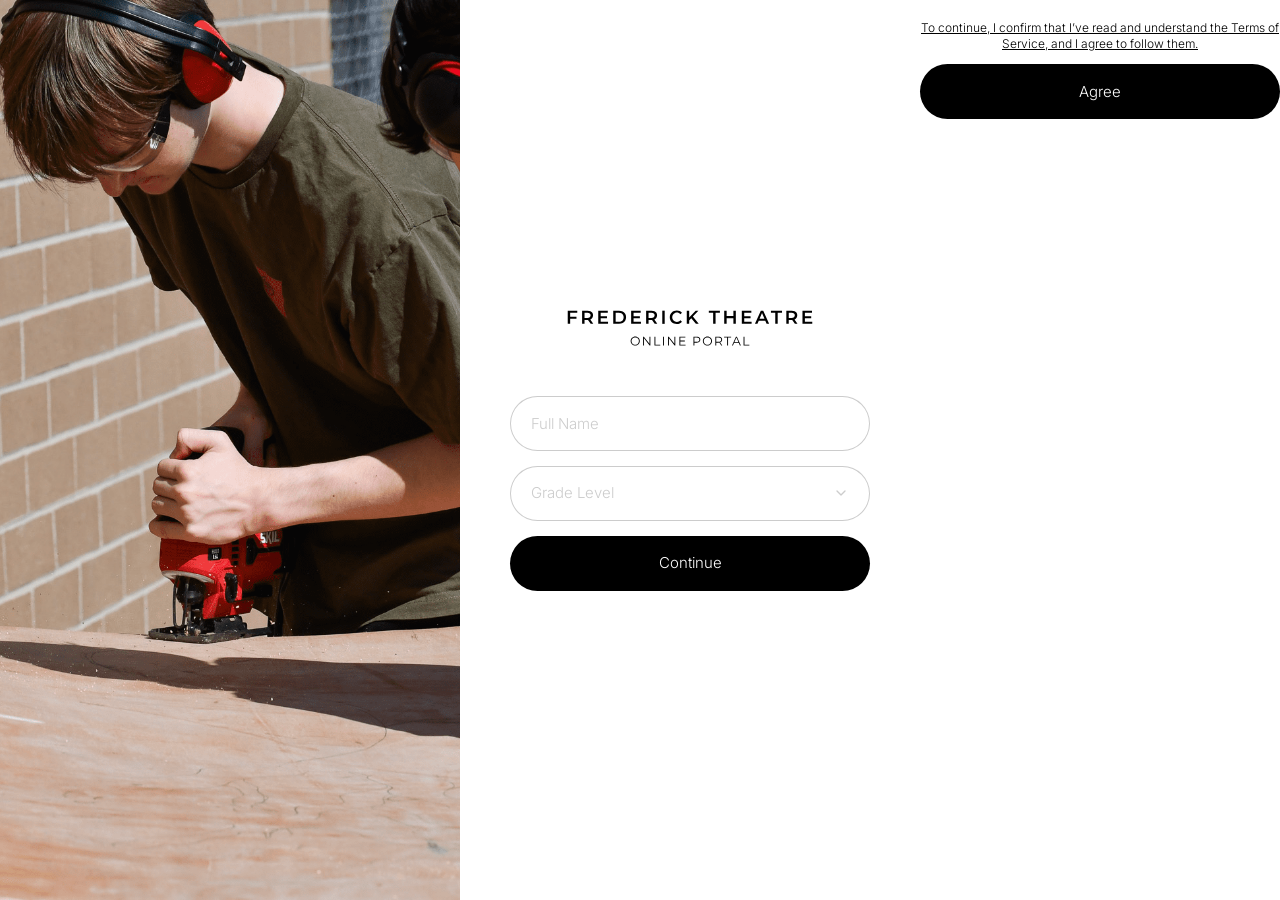
==== index.html @ e4c3cbcc "Add terms and conditions alert section" ====
<!DOCTYPE html>
<html lang="en">
<head>
    <meta charset="UTF-8">
    <meta name="viewport" content="width=device-width, initial-scale=1.0">
    <title>Frederick Theatre Online Portal</title>
    <meta name="description" content="Easily track your tech hours from Tech Tuesday or any other work sessions. Log time, stay organized, and keep your progress up to date.">
    <link rel="stylesheet" href="styles.css">
    <link rel="icon" type="image/svg+xml" href="https://raw.githubusercontent.com/beanboi-svg/4391/main/assets/favicon.svg">
    <meta property="og:image" content="https://raw.githubusercontent.com/beanboi-svg/4391/main/assets/open-graph.png">
    <script src="logic.js"></script>
</head>
<body>
    <div class="image"></div>
    <div class="main">
        <svg width="250" height="36" viewBox="0 0 360 53" fill="none" xmlns="http://www.w3.org/2000/svg">
            <path fill-rule="evenodd" clip-rule="evenodd" d="M24.5448 13.281L24.7292 13.4799V13.0918L24.5448 13.281Z" fill="black"/>
            <path fill-rule="evenodd" clip-rule="evenodd" d="M118.807 13.281L118.991 13.4799V13.0918L118.807 13.281Z" fill="black"/>
            <path fill-rule="evenodd" clip-rule="evenodd" d="M325.203 13.281L325.387 13.4799V13.0918L325.203 13.281Z" fill="black"/>
            <path fill-rule="evenodd" clip-rule="evenodd" d="M186.463 47.5688V47.4579L186.412 47.5126L186.463 47.5688Z" fill="black"/>
            <path d="M205.692 52.3C204.727 52.3 203.83 52.1398 202.999 51.8195C202.181 51.4868 201.467 51.0248 200.856 50.4334C200.258 49.8297 199.788 49.1335 199.446 48.345C199.116 47.5441 198.951 46.6693 198.951 45.7206C198.951 44.7719 199.116 43.9033 199.446 43.1148C199.788 42.3139 200.258 41.6178 200.856 41.0264C201.467 40.4226 202.181 39.9606 202.999 39.6403C203.817 39.3076 204.715 39.1413 205.692 39.1413C206.657 39.1413 207.548 39.3076 208.366 39.6403C209.184 39.9606 209.893 40.4165 210.491 41.0079C211.101 41.5993 211.572 42.2954 211.901 43.0963C212.243 43.8971 212.414 44.7719 212.414 45.7206C212.414 46.6693 212.243 47.5441 211.901 48.345C211.572 49.1459 211.101 49.842 210.491 50.4334C209.893 51.0248 209.184 51.4868 208.366 51.8195C207.548 52.1398 206.657 52.3 205.692 52.3ZM205.692 51.0802C206.461 51.0802 207.169 50.9509 207.817 50.6921C208.476 50.4211 209.044 50.0453 209.52 49.5648C210.009 49.0719 210.387 48.5052 210.656 47.8645C210.924 47.2115 211.059 46.4969 211.059 45.7206C211.059 44.9444 210.924 44.236 210.656 43.5953C210.387 42.9423 210.009 42.3755 209.52 41.895C209.044 41.4022 208.476 41.0264 207.817 40.7676C207.169 40.4966 206.461 40.361 205.692 40.361C204.923 40.361 204.208 40.4966 203.549 40.7676C202.889 41.0264 202.315 41.4022 201.827 41.895C201.351 42.3755 200.972 42.9423 200.691 43.5953C200.423 44.236 200.288 44.9444 200.288 45.7206C200.288 46.4845 200.423 47.193 200.691 47.846C200.972 48.499 201.351 49.0719 201.827 49.5648C202.315 50.0453 202.889 50.4211 203.549 50.6921C204.208 50.9509 204.923 51.0802 205.692 51.0802Z" fill="black"/>
            <path d="M3.57179 3.99894V9.90374H12.8585V12.9532H3.57179V20.3827H0V0.977233H14.0399V3.99894H3.57179Z" fill="black"/>
            <path fill-rule="evenodd" clip-rule="evenodd" d="M29.8227 14.7092C29.5775 14.7213 29.3267 14.7274 29.0703 14.7274H24.7292V20.3827H21.1574V0.977233H29.0703C30.7738 0.977233 32.23 1.25445 33.4389 1.8089C34.6661 2.36334 35.6094 3.15803 36.2689 4.19299C36.9283 5.22795 37.258 6.45696 37.258 7.88003C37.258 9.30309 36.9283 10.5321 36.2689 11.5671C35.6094 12.5835 34.6661 13.369 33.4389 13.9234C33.3531 13.9615 33.2661 13.9981 33.1778 14.0335L37.5877 20.3827H33.7411L29.8227 14.7092ZM24.7292 13.4799V13.0918L24.5448 13.281L24.7292 13.4799ZM32.4498 10.7354C31.6622 11.4192 30.4807 11.7611 28.9055 11.7611H24.7292V4.02666H28.9055C30.4807 4.02666 31.6622 4.35932 32.4498 5.02465C33.2557 5.68998 33.6587 6.64177 33.6587 7.88003C33.6587 9.0998 33.2557 10.0516 32.4498 10.7354Z" fill="black"/>
            <path d="M48.4893 9.04435V3.99894H58.9574V0.977233H44.9175V20.3827H59.342V17.361H48.4893V12.0106H57.7759V9.04435H48.4893Z" fill="black"/>
            <path fill-rule="evenodd" clip-rule="evenodd" d="M66.9872 20.3827V0.977233H75.3946C77.4828 0.977233 79.3145 1.38382 80.8897 2.197C82.465 3.01018 83.6922 4.13755 84.5714 5.57909C85.4506 7.02064 85.8902 8.72093 85.8902 10.68C85.8902 12.6205 85.4506 14.3208 84.5714 15.7808C83.6922 17.2224 82.465 18.3497 80.8897 19.1629C79.3145 19.9761 77.4828 20.3827 75.3946 20.3827H66.9872ZM78.9664 16.5016C77.9224 17.056 76.6768 17.3332 75.2298 17.3332H70.559V4.02666H75.2298C76.6768 4.02666 77.9224 4.30388 78.9664 4.85832C80.0288 5.41276 80.8439 6.18898 81.4117 7.18698C81.9979 8.16649 82.2909 9.33081 82.2909 10.68C82.2909 12.0106 81.9979 13.1749 81.4117 14.1729C80.8439 15.1709 80.0288 15.9471 78.9664 16.5016Z" fill="black"/>
            <path d="M96.9217 9.04435V3.99894H107.39V0.977233H93.3499V20.3827H107.774V17.361H96.9217V12.0106H106.208V9.04435H96.9217Z" fill="black"/>
            <path fill-rule="evenodd" clip-rule="evenodd" d="M124.085 14.7092C123.84 14.7213 123.589 14.7274 123.332 14.7274H118.991V20.3827H115.42V0.977233H123.332C125.036 0.977233 126.492 1.25445 127.701 1.8089C128.928 2.36334 129.872 3.15803 130.531 4.19299C131.19 5.22795 131.52 6.45696 131.52 7.88003C131.52 9.30309 131.19 10.5321 130.531 11.5671C129.872 12.5835 128.928 13.369 127.701 13.9234C127.615 13.9615 127.528 13.9981 127.44 14.0335L131.85 20.3827H128.003L124.085 14.7092ZM118.991 13.4799V13.0918L118.807 13.281L118.991 13.4799ZM126.712 10.7354C125.924 11.4192 124.743 11.7611 123.168 11.7611H118.991V4.02666H123.168C124.743 4.02666 125.924 4.35932 126.712 5.02465C127.518 5.68998 127.921 6.64177 127.921 7.88003C127.921 9.0998 127.518 10.0516 126.712 10.7354Z" fill="black"/>
            <path d="M139.18 0.977233V20.3827H142.751V0.977233H139.18Z" fill="black"/>
            <path d="M156.425 19.9391C157.689 20.4196 159.054 20.6599 160.519 20.6599C162.112 20.6599 163.559 20.3827 164.86 19.8282C166.16 19.2738 167.26 18.4699 168.157 17.4164L165.849 15.1987C165.153 15.9749 164.375 16.557 163.514 16.9451C162.653 17.3148 161.719 17.4996 160.711 17.4996C159.704 17.4996 158.779 17.3333 157.936 17.0006C157.112 16.6679 156.388 16.1966 155.766 15.5868C155.161 14.9769 154.685 14.2561 154.337 13.4244C154.007 12.5928 153.842 11.6779 153.842 10.68C153.842 9.68196 154.007 8.76713 154.337 7.93547C154.685 7.10381 155.161 6.38304 155.766 5.77315C156.388 5.16327 157.112 4.69199 157.936 4.35933C158.779 4.02666 159.704 3.86033 160.711 3.86033C161.719 3.86033 162.653 4.05438 163.514 4.44249C164.375 4.81212 165.153 5.3758 165.849 6.13354L168.157 3.94349C167.26 2.87157 166.16 2.06763 164.86 1.53167C163.559 0.977233 162.122 0.700012 160.546 0.700012C159.063 0.700012 157.698 0.949511 156.453 1.44851C155.207 1.92902 154.117 2.62208 153.183 3.52766C152.249 4.41477 151.525 5.46821 151.012 6.68798C150.5 7.90775 150.243 9.23841 150.243 10.68C150.243 12.1215 150.5 13.4522 151.012 14.6719C151.525 15.8917 152.24 16.9544 153.156 17.86C154.09 18.7471 155.18 19.4401 156.425 19.9391Z" fill="black"/>
            <path d="M178.815 10.935V0.977233H175.243V20.3827H178.815V15.4114L181.878 12.2486L188.651 20.3827H192.827L184.243 9.64745L192.332 0.977233H188.321L178.815 10.935Z" fill="black"/>
            <path d="M214.081 4.02666V20.3827H217.652V4.02666H224.027V0.977233H207.706V4.02666H214.081Z" fill="black"/>
            <path d="M230.371 20.3827H233.942V12.0661H243.888V20.3827H247.46V0.977233H243.888V8.98891H233.942V0.977233H230.371V20.3827Z" fill="black"/>
            <path d="M259.849 9.04435V3.99894H270.317V0.977233H256.277V20.3827H270.702V17.361H259.849V12.0106H269.136V9.04435H259.849Z" fill="black"/>
            <path d="M284.281 0.977233L275.627 20.3827H279.308L281.213 15.8917H290.832L292.744 20.3827H296.48L287.798 0.977233H284.281ZM286.014 4.57141L289.629 13.0641H282.412L286.014 4.57141Z" fill="black"/>
            <path d="M305.525 4.02666V20.3827H309.097V4.02666H315.471V0.977233H299.151V4.02666H305.525Z" fill="black"/>
            <path fill-rule="evenodd" clip-rule="evenodd" d="M330.481 14.7092C330.236 14.7213 329.985 14.7274 329.728 14.7274H325.387V20.3827H321.815V0.977233H329.728C331.432 0.977233 332.888 1.25445 334.097 1.8089C335.324 2.36334 336.267 3.15803 336.927 4.19299C337.586 5.22795 337.916 6.45696 337.916 7.88003C337.916 9.30309 337.586 10.5321 336.927 11.5671C336.267 12.5835 335.324 13.369 334.097 13.9234C334.011 13.9615 333.924 13.9981 333.836 14.0335L338.246 20.3827H334.399L330.481 14.7092ZM325.387 13.4799V13.0918L325.203 13.281L325.387 13.4799ZM333.108 10.7354C332.32 11.4192 331.139 11.7611 329.563 11.7611H325.387V4.02666H329.563C331.139 4.02666 332.32 4.35932 333.108 5.02465C333.914 5.68998 334.317 6.64177 334.317 7.88003C334.317 9.0998 333.914 10.0516 333.108 10.7354Z" fill="black"/>
            <path d="M349.147 9.04435V3.99894H359.615V0.977233H345.575V20.3827H360V17.361H349.147V12.0106H358.434V9.04435H349.147Z" fill="black"/>
            <path fill-rule="evenodd" clip-rule="evenodd" d="M99.3645 52.3C98.3998 52.3 97.5023 52.1398 96.6719 51.8195C95.8538 51.4868 95.1394 51.0248 94.5289 50.4334C93.9305 49.8297 93.4604 49.1335 93.1185 48.345C92.7888 47.5441 92.6239 46.6693 92.6239 45.7206C92.6239 44.7719 92.7888 43.9033 93.1185 43.1148C93.4604 42.3139 93.9305 41.6178 94.5289 41.0264C95.1394 40.4226 95.8538 39.9606 96.6719 39.6403C97.4901 39.3076 98.3876 39.1413 99.3645 39.1413C100.329 39.1413 101.221 39.3076 102.039 39.6403C102.857 39.9606 103.565 40.4165 104.164 41.0079C104.774 41.5993 105.244 42.2954 105.574 43.0963C105.916 43.8971 106.087 44.7719 106.087 45.7206C106.087 46.6693 105.916 47.5441 105.574 48.345C105.244 49.1459 104.774 49.842 104.164 50.4334C103.565 51.0248 102.857 51.4868 102.039 51.8195C101.221 52.1398 100.329 52.3 99.3645 52.3ZM101.489 50.6921C100.842 50.9509 100.134 51.0802 99.3645 51.0802C98.5952 51.0802 97.8809 50.9509 97.2214 50.6921C96.562 50.4211 95.9881 50.0453 95.4997 49.5648C95.0234 49.0719 94.6449 48.499 94.364 47.846C94.0954 47.193 93.961 46.4845 93.961 45.7206C93.961 44.9444 94.0954 44.236 94.364 43.5953C94.6449 42.9423 95.0234 42.3755 95.4997 41.895C95.9881 41.4022 96.562 41.0264 97.2214 40.7676C97.8809 40.4966 98.5952 40.361 99.3645 40.361C100.134 40.361 100.842 40.4966 101.489 40.7676C102.149 41.0264 102.717 41.4022 103.193 41.895C103.681 42.3755 104.06 42.9423 104.328 43.5953C104.597 44.236 104.731 44.9444 104.731 45.7206C104.731 46.4969 104.597 47.2115 104.328 47.8645C104.06 48.5052 103.681 49.0719 103.193 49.5648C102.717 50.0453 102.149 50.4211 101.489 50.6921Z" fill="black"/>
            <path d="M110.957 39.2522V52.1891H112.312V41.6984L120.555 52.1891H121.672V39.2522H120.335V49.7444L112.074 39.2522H110.957Z" fill="black"/>
            <path d="M127.689 39.2522V52.1891H136.224V51.0063H129.044V39.2522H127.689Z" fill="black"/>
            <path d="M140.307 39.2522V52.1891H141.662V39.2522H140.307Z" fill="black"/>
            <path d="M149.021 41.6984L157.264 52.1891H158.381V39.2522H157.044V49.7444L148.783 39.2522H147.666V52.1891H149.021V41.6984Z" fill="black"/>
            <path d="M165.753 45.0368V40.435H173.19V39.2522H164.398V52.1891H173.464V51.0063H165.753V46.2012H172.384V45.0368H165.753Z" fill="black"/>
            <path d="M185.108 39.2522V52.1891H186.463V48.1047H189.907C190.994 48.1047 191.928 47.9261 192.709 47.5688C193.491 47.2115 194.089 46.7063 194.504 46.0533C194.932 45.388 195.146 44.5994 195.146 43.6877C195.146 42.7513 194.932 41.9566 194.504 41.3036C194.089 40.6383 193.491 40.1331 192.709 39.7881C191.928 39.4308 190.994 39.2522 189.907 39.2522H185.108ZM186.463 47.5688L186.412 47.5126L186.463 47.4579V47.5688ZM189.87 46.9034H186.463V40.435H189.87C191.152 40.435 192.123 40.7183 192.783 41.2851C193.454 41.8519 193.79 42.6527 193.79 43.6877C193.79 44.7103 193.454 45.505 192.783 46.0718C192.123 46.6262 191.152 46.9034 189.87 46.9034Z" fill="black"/>
            <path fill-rule="evenodd" clip-rule="evenodd" d="M217.284 52.1891V39.2522H222.083C223.17 39.2522 224.104 39.4308 224.886 39.7881C225.667 40.1331 226.265 40.6383 226.681 41.3036C227.108 41.9566 227.322 42.7513 227.322 43.6877C227.322 44.5994 227.108 45.388 226.681 46.0533C226.265 46.7063 225.667 47.2115 224.886 47.5688C224.728 47.6385 224.563 47.7012 224.393 47.7568L227.523 52.1891H226.039L223.118 48.0289C222.79 48.0671 222.445 48.0863 222.083 48.0863H218.639V52.1891H217.284ZM224.959 46.0718C224.299 46.6385 223.329 46.9219 222.046 46.9219H218.639V40.435H222.046C223.329 40.435 224.299 40.7183 224.959 41.2851C225.63 41.8519 225.966 42.6527 225.966 43.6877C225.966 44.7103 225.63 45.505 224.959 46.0718Z" fill="black"/>
            <path d="M234.665 40.435V52.1891H236.02V40.435H240.526V39.2522H230.159V40.435H234.665Z" fill="black"/>
            <path d="M247.689 39.2522L241.828 52.1891H243.238L244.771 48.7331H251.926L253.459 52.1891H254.888L249.026 39.2522H247.689ZM248.349 40.6664L251.434 47.6242H245.263L248.349 40.6664Z" fill="black"/>
            <path d="M258.84 39.2522V52.1891H267.376V51.0063H260.196V39.2522H258.84Z" fill="black"/>
        </svg>
        <div id="sign-in-state">
            <form id="signin-form" autocomplete="off">
                <div>
                    <input type="text" id="name" name="name" required placeholder="Full Name">
                </div>
                <div>
                    <select id="grade" name="grade" required>
                        <option value="">Grade Level</option>
                        <option value="9">9</option>
                        <option value="10">10</option>
                        <option value="11">11</option>
                        <option value="12">12</option>
                    </select>
                </div>
                <div>
                    <button type="submit" id="sign-in-btn">Continue</button>
                </div>
            </form>
        </div>

        <div id="sign-out-state" style="display: none;">
            <p class="signed-in-as">Signed in as</p>
            <p id="user-name"></p>
            <button id="sign-out-btn">End Session</button>
        </div>
    </div>
    <div id="terms-section" class="terms-alert">
        <div class="alert-contain">
            <div class="alert-message">
                <p class="alert-text">To continue, I confirm that I’ve read and understand the <span class="terms-link">Terms of Service</span>, and I agree to follow them.</p>
            </div>
            <div class="alert-button">
                <button id="agree-btn" class="alert-accept">Agree</button>
            </div>
        </div>
    </div>
</body>
</html>
---- styles.css ----
@import url("https://fonts.googleapis.com/css?family=Inter:300,400,600&display=swap");

html,
body {
    margin: 0;
    padding: 0;
    font-family: 'Inter', sans-serif;
    color: black;
    display: flex;
    height: 100%;
    width: 100%;
}

.container {
    display: flex;
    height: 100vh;
    width: 100vw;
    align-items: center;
    justify-content: center;
}

.image {
    width: 50%;
    height: 100%;
    background-image: url("./assets/asset-2-min.png");
    background-size: cover;
    background-position: center;
}

.main {
    width: 50%;
    height: 100%;
    display: flex;
    flex-direction: column;
    justify-content: center;
    align-items: center;
    padding: 0;
    box-sizing: border-box;
}

.main svg {
    margin-bottom: 50px;
}

p {
    font-size: 12px;
    color: black;
    margin-top: 20px;
    text-align: center;
    width: 360px;
    line-height: 16px;
    font-weight: 300;
    text-decoration: underline;
}

p a {
    color: black;
    text-decoration: underline;
}

.signed-in-as {
    font-family: 'Inter', sans-serif;
    font-size: 15px;
    line-height: 18px;
    font-weight: 300;
    margin: 0 0 7px 0;
    text-align: center;
    color: black;
    text-decoration: none;
}

#user-name {
    font-family: 'Inter', sans-serif;
    font-weight: 500;
    font-size: 32px;
    line-height: 39px;
    margin: 0;
    width: 100%;
    text-align: center;
    text-decoration: none;
    color: black;
}

::placeholder {
    font-size: 15px;
    line-height: 18px;
    font-weight: 300;
    color: rgba(0, 0, 0, 0.2);
}

input,
select {
    width: 360px;
    height: 55px;
    box-sizing: border-box;
    border: 1px solid rgba(0, 0, 0, 0.2);
    border-radius: 980px;
    font-size: 15px;
    line-height: 18px;
    font-family: 'Inter', sans-serif;
    font-weight: 300;
    outline: none;
    margin-bottom: 15px;
    background-color: white;
}

input {
    padding: 0 40px 0 20px;
    color: black;
}

input:focus,
select:focus {
    border-color: black;
}

select {
    padding: 0 40px 0 20px;
    color: rgba(0, 0, 0, 0.2);
    appearance: none;
    cursor: pointer;
    background-image: url("data:image/svg+xml,%3Csvg fill='none' stroke='black' stroke-opacity='0.2' stroke-width='2' stroke-linecap='round' stroke-linejoin='round' viewBox='0 0 24 24' xmlns='http://www.w3.org/2000/svg'%3E%3Cpolyline points='6 9 12 15 18 9'%3E%3C/polyline%3E%3C/svg%3E");
    background-repeat: no-repeat;
    background-position: right 20px center;
    background-size: 16px 16px;
}

select:valid {
    color: black;
}

select::-webkit-inner-spin-button,
select::-webkit-outer-spin-button {
    appearance: none;
    margin: 0;
}

select::-ms-expand {
    display: none;
}

button {
    width: 360px;
    height: 55px;
    font-size: 15px;
    font-family: 'Inter', sans-serif;
    line-height: 20px;
    font-weight: 300;
    color: white;
    background-color: black;
    border-radius: 980px;
    border: none;
    cursor: pointer;
    transition: background-color 0.2s ease 0.02s;
}

button:hover {
    background-color: #333333;
}

#sign-in-state,
#sign-out-state {
    display: flex;
    flex-direction: column;
    align-items: center;
    justify-content: center;
    width: 100%;
    margin: 0 auto;
}

#sign-out-state {
    display: none;
}

#sign-out-state button {
    margin-top: 30px;
    padding: 12px 40px;
}

@media (max-width: 1000px) {
    .image {
        display: none;
    }
    
    .main {
        width: 100%;
        margin: 0 auto;
    }
}

@media (max-width: 450px) {
    svg {
        width: 360px;
        height: 36px;
    }
    
    input,
    select,
    button {
        width: 360px;
    }
}
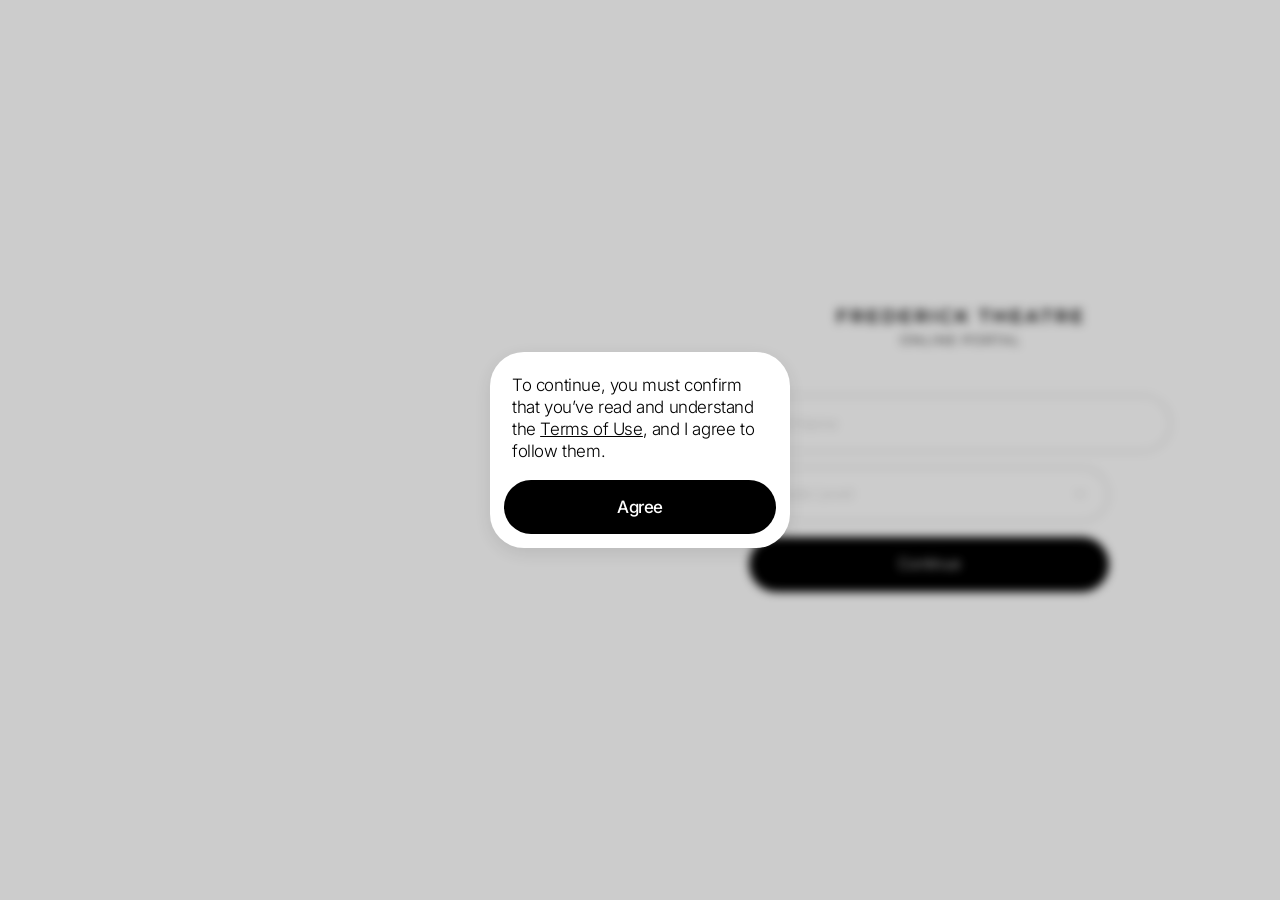
==== commit 14ada986: "Update alert text and link to Terms of Use" ====
--- a/index.html
+++ b/index.html
@@ -76,7 +76,7 @@
     <div id="terms-section" class="terms-alert">
         <div class="alert-contain">
             <div class="alert-message">
-                <p class="alert-text">To continue, I confirm that I’ve read and understand the <span class="terms-link">Terms of Service</span>, and I agree to follow them.</p>
+                <p class="alert-text">To continue, you must confirm that you’ve read and understand the <span class="terms-link"><a href="/legal/terms/" target="_blank">Terms of Use</a></span>, and I agree to follow them.</p>
             </div>
             <div class="alert-button">
                 <button id="agree-btn" class="alert-accept">Agree</button>
--- a/styles.css
+++ b/styles.css
@@ -2,13 +2,13 @@
 
 html,
 body {
-    margin: 0;
-    padding: 0;
-    font-family: 'Inter', sans-serif;
-    color: black;
     display: flex;
     height: 100%;
     width: 100%;
+    margin: 0;
+    padding: 0;
+    font-family: 'Inter', sans-serif;
+    color: black;
 }
 
 .container {
@@ -22,15 +22,15 @@
 .image {
     width: 50%;
     height: 100%;
-    background-image: url("./assets/asset-2-min.png");
+    background-image: url("./assets/hero-image.png");
     background-size: cover;
     background-position: center;
 }
 
 .main {
+    display: flex;
+    height: 100%;
     width: 50%;
-    height: 100%;
-    display: flex;
     flex-direction: column;
     justify-content: center;
     align-items: center;
@@ -43,13 +43,14 @@
 }
 
 p {
+    width: 360px;
+    margin-top: 20px;
+    padding: 0;
     font-size: 12px;
-    color: black;
-    margin-top: 20px;
-    text-align: center;
-    width: 360px;
     line-height: 16px;
     font-weight: 300;
+    text-align: center;
+    color: black;
     text-decoration: underline;
 }
 
@@ -59,26 +60,28 @@
 }
 
 .signed-in-as {
-    font-family: 'Inter', sans-serif;
+    margin: 0 0 7px 0;
+    padding: 0;
     font-size: 15px;
     line-height: 18px;
     font-weight: 300;
-    margin: 0 0 7px 0;
     text-align: center;
     color: black;
     text-decoration: none;
+    font-family: 'Inter', sans-serif;
 }
 
 #user-name {
-    font-family: 'Inter', sans-serif;
-    font-weight: 500;
+    width: 100%;
+    margin: 0;
+    padding: 0;
     font-size: 32px;
     line-height: 39px;
-    margin: 0;
-    width: 100%;
-    text-align: center;
+    font-weight: 500;
+    text-align: center;
+    color: black;
     text-decoration: none;
-    color: black;
+    font-family: 'Inter', sans-serif;
 }
 
 ::placeholder {
@@ -92,20 +95,16 @@
 select {
     width: 360px;
     height: 55px;
-    box-sizing: border-box;
+    margin-bottom: 15px;
+    padding: 0 40px 0 20px;
+    font-size: 15px;
+    line-height: 18px;
+    font-weight: 300;
     border: 1px solid rgba(0, 0, 0, 0.2);
     border-radius: 980px;
-    font-size: 15px;
-    line-height: 18px;
-    font-family: 'Inter', sans-serif;
-    font-weight: 300;
+    font-family: 'Inter', sans-serif;
     outline: none;
-    margin-bottom: 15px;
     background-color: white;
-}
-
-input {
-    padding: 0 40px 0 20px;
     color: black;
 }
 
@@ -115,7 +114,6 @@
 }
 
 select {
-    padding: 0 40px 0 20px;
     color: rgba(0, 0, 0, 0.2);
     appearance: none;
     cursor: pointer;
@@ -143,7 +141,6 @@
     width: 360px;
     height: 55px;
     font-size: 15px;
-    font-family: 'Inter', sans-serif;
     line-height: 20px;
     font-weight: 300;
     color: white;
@@ -152,6 +149,7 @@
     border: none;
     cursor: pointer;
     transition: background-color 0.2s ease 0.02s;
+    font-family: 'Inter', sans-serif;
 }
 
 button:hover {
@@ -161,10 +159,10 @@
 #sign-in-state,
 #sign-out-state {
     display: flex;
-    flex-direction: column;
-    align-items: center;
-    justify-content: center;
-    width: 100%;
+    width: 100%;
+    flex-direction: column;
+    align-items: center;
+    justify-content: center;
     margin: 0 auto;
 }
 
@@ -177,11 +175,86 @@
     padding: 12px 40px;
 }
 
+.terms-alert {
+    position: fixed;
+    top: 0;
+    left: 0;
+    width: 100vw;
+    height: 100vh;
+    display: flex;
+    flex-direction: column;
+    align-items: center;
+    justify-content: center;
+    background-color: rgba(0, 0, 0, 0.2);
+    backdrop-filter: blur(5px);
+    z-index: 9999;
+}
+
+.alert-contain {
+    display: flex;
+    width: 300px;
+    flex-direction: column;
+    padding: 14px;
+    box-sizing: border-box;
+    background-color: white;
+    border-radius: 34px;
+    box-shadow: 0 5px 20px rgba(0, 0, 0, 0.1);
+    text-align: center;
+}
+
+.alert-message {
+    width: 100%;
+    padding: 0;
+    box-sizing: border-box;
+}
+
+.alert-text {
+    display: block;
+    max-width: 100%;
+    margin: 0;
+    padding: 8px;
+    font-size: 17px;
+    line-height: 22px;
+    font-weight: 300;
+    letter-spacing: -0.4px;
+    text-align: left;
+    color: black;
+    text-decoration: none;
+    box-sizing: border-box;
+    word-wrap: break-word;
+    overflow-wrap: break-word;
+    word-break: break-word;
+}
+
+.terms-link {
+    text-decoration: underline;
+    cursor: pointer;
+}
+
+.alert-accept {
+    width: 100%;
+    height: auto;
+    margin-top: 10px;
+    padding: 16px 13px;
+    font-size: 17px;
+    line-height: 22px;
+    font-weight: 500;
+    letter-spacing: -0.4px;
+    color: white;
+    background-color: black;
+    border-radius: 980px;
+    border: none;
+    cursor: pointer;
+    transition: background-color 0.2s ease 0.02s;
+    box-sizing: border-box;
+    font-family: 'Inter', sans-serif;
+}
+
 @media (max-width: 1000px) {
     .image {
         display: none;
     }
-    
+
     .main {
         width: 100%;
         margin: 0 auto;
@@ -193,7 +266,7 @@
         width: 360px;
         height: 36px;
     }
-    
+
     input,
     select,
     button {
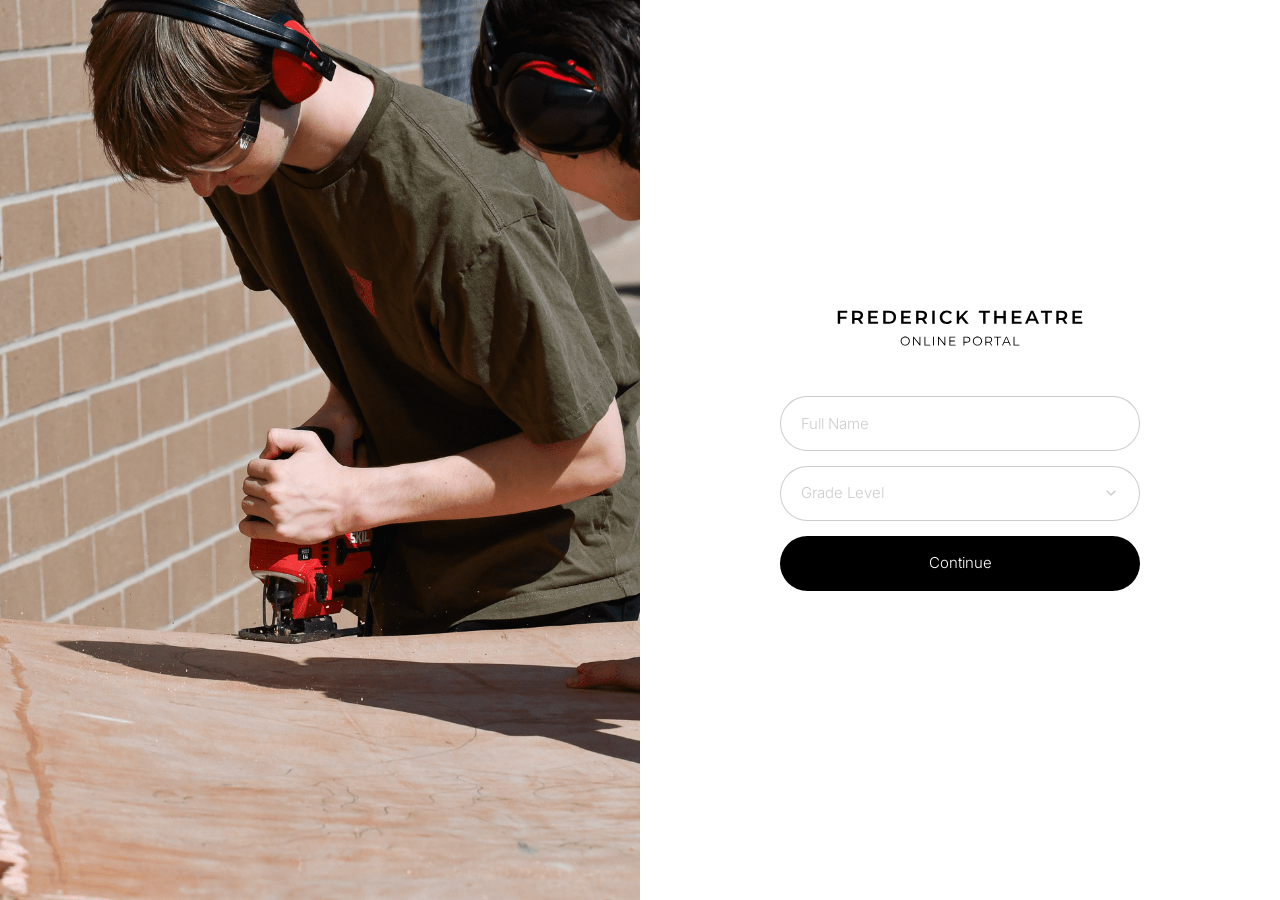
==== commit 80d3c302: "Update Terms of Use link in alert message" ====
--- a/index.html
+++ b/index.html
@@ -76,7 +76,7 @@
     <div id="terms-section" class="terms-alert">
         <div class="alert-contain">
             <div class="alert-message">
-                <p class="alert-text">To continue, you must confirm that you’ve read and understand the <span class="terms-link"><a href="/legal/terms/" target="_blank">Terms of Use</a></span>, and I agree to follow them.</p>
+                <p class="alert-text">To continue, you must confirm that you’ve read and understand the <span class="terms-link"><a href="/legal/terms-of-use/" target="_blank">Terms of Use</a></span>, and I agree to follow them.</p>
             </div>
             <div class="alert-button">
                 <button id="agree-btn" class="alert-accept">Agree</button>
--- a/styles.css
+++ b/styles.css
@@ -22,7 +22,7 @@
 .image {
     width: 50%;
     height: 100%;
-    background-image: url("./assets/hero-image.png");
+    background-image: url("./assets/asset-2-min.png");
     background-size: cover;
     background-position: center;
 }
@@ -96,7 +96,8 @@
     width: 360px;
     height: 55px;
     margin-bottom: 15px;
-    padding: 0 40px 0 20px;
+    /* keep symmetric padding so text inside inputs is visually centered */
+    padding: 0 20px;
     font-size: 15px;
     line-height: 18px;
     font-weight: 300;
@@ -173,6 +174,18 @@
 #sign-out-state button {
     margin-top: 30px;
     padding: 12px 40px;
+}
+
+#signin-form {
+    width: 360px;
+    margin: 0 auto;
+}
+
+#signin-form input,
+#signin-form select,
+#signin-form button {
+    width: 100%;
+    box-sizing: border-box;
 }
 
 .terms-alert {
@@ -185,7 +198,7 @@
     flex-direction: column;
     align-items: center;
     justify-content: center;
-    background-color: rgba(0, 0, 0, 0.2);
+    background-color: rgba(0, 0, 0, 0.5);
     backdrop-filter: blur(5px);
     z-index: 9999;
 }
@@ -198,7 +211,7 @@
     box-sizing: border-box;
     background-color: white;
     border-radius: 34px;
-    box-shadow: 0 5px 20px rgba(0, 0, 0, 0.1);
+    box-shadow: 0 5px 20px rgba(0, 0, 0, 0.2);
     text-align: center;
 }
 
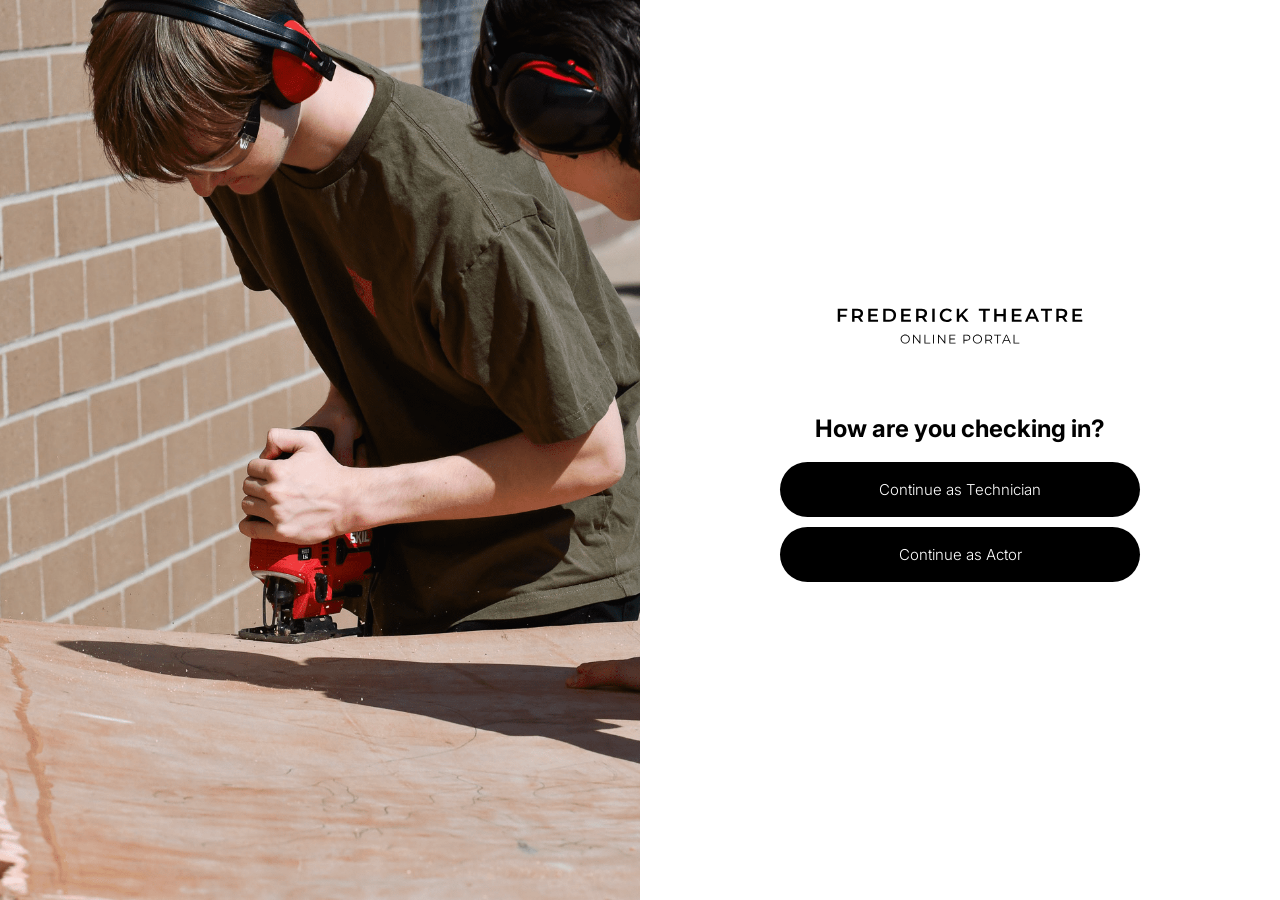
==== commit aa891bdd: "Fix captcha things and change assets from githubusercontent to 4391" ====
--- a/index.html
+++ b/index.html
@@ -4,11 +4,10 @@
     <meta charset="UTF-8">
     <meta name="viewport" content="width=device-width, initial-scale=1.0">
     <title>Frederick Theatre Online Portal</title>
-    <meta name="description" content="Easily track your tech hours from Tech Tuesday or any other work sessions. Log time, stay organized, and keep your progress up to date.">
-    <link rel="stylesheet" href="styles.css">
-    <link rel="icon" type="image/svg+xml" href="https://raw.githubusercontent.com/beanboi-svg/4391/main/assets/favicon.svg">
-    <meta property="og:image" content="https://raw.githubusercontent.com/beanboi-svg/4391/main/assets/open-graph.png">
-    <script src="logic.js"></script>
+    <meta name="description" content="Frederick Theatre">
+    <link rel="stylesheet" href="../styles.css">
+    <link rel="icon" type="image/svg+xml" href="https://4391.org/assets/favicon.svg">
+    <meta property="og:image" content="https://4391.org/assets/open-graph.png">
 </head>
 <body>
     <div class="image"></div>
@@ -47,41 +46,10 @@
             <path d="M247.689 39.2522L241.828 52.1891H243.238L244.771 48.7331H251.926L253.459 52.1891H254.888L249.026 39.2522H247.689ZM248.349 40.6664L251.434 47.6242H245.263L248.349 40.6664Z" fill="black"/>
             <path d="M258.84 39.2522V52.1891H267.376V51.0063H260.196V39.2522H258.84Z" fill="black"/>
         </svg>
-        <div id="sign-in-state">
-            <form id="signin-form" autocomplete="off">
-                <div>
-                    <input type="text" id="name" name="name" required placeholder="Full Name">
-                </div>
-                <div>
-                    <select id="grade" name="grade" required>
-                        <option value="">Grade Level</option>
-                        <option value="9">9</option>
-                        <option value="10">10</option>
-                        <option value="11">11</option>
-                        <option value="12">12</option>
-                    </select>
-                </div>
-                <div>
-                    <button type="submit" id="sign-in-btn">Continue</button>
-                </div>
-            </form>
-        </div>
 
-        <div id="sign-out-state" style="display: none;">
-            <p class="signed-in-as">Signed in as</p>
-            <p id="user-name"></p>
-            <button id="sign-out-btn">End Session</button>
-        </div>
-    </div>
-    <div id="terms-section" class="terms-alert">
-        <div class="alert-contain">
-            <div class="alert-message">
-                <p class="alert-text">To continue, you must confirm that you’ve read and understand the <span class="terms-link"><a href="/legal/terms-of-use/" target="_blank">Terms of Use</a></span>, and I agree to follow them.</p>
-            </div>
-            <div class="alert-button">
-                <button id="agree-btn" class="alert-accept">Agree</button>
-            </div>
-        </div>
+        <h2>How are you checking in?</h2>
+        <button onclick="location.href='tech'">Continue as Technician</button>
+        <button onclick="location.href='actors'">Continue as Actor</button>
     </div>
 </body>
 </html>
--- a/styles.css
+++ b/styles.css
@@ -27,6 +27,14 @@
     background-position: center;
 }
 
+.actor-image {
+    width: 50%;
+    height: 100%;
+    background-image: url("./assets/asset-3-min.png");
+    background-size: cover;
+    background-position: center;
+}
+
 .main {
     display: flex;
     height: 100%;
@@ -65,6 +73,19 @@
     font-size: 15px;
     line-height: 18px;
     font-weight: 300;
+    text-align: center;
+    color: black;
+    text-decoration: none;
+    font-family: 'Inter', sans-serif;
+}
+
+.actor-welcome {
+    width: 360px;
+    margin: 0 0 20px 0;
+    padding: 0;
+    font-size: 20px;
+    line-height: 24px;
+    font-weight: 400;
     text-align: center;
     color: black;
     text-decoration: none;
@@ -148,6 +169,7 @@
     background-color: black;
     border-radius: 980px;
     border: none;
+    margin-bottom: 10px;
     cursor: pointer;
     transition: background-color 0.2s ease 0.02s;
     font-family: 'Inter', sans-serif;
@@ -264,7 +286,7 @@
 }
 
 @media (max-width: 1000px) {
-    .image {
+    .image, .actor-image {
         display: none;
     }
 
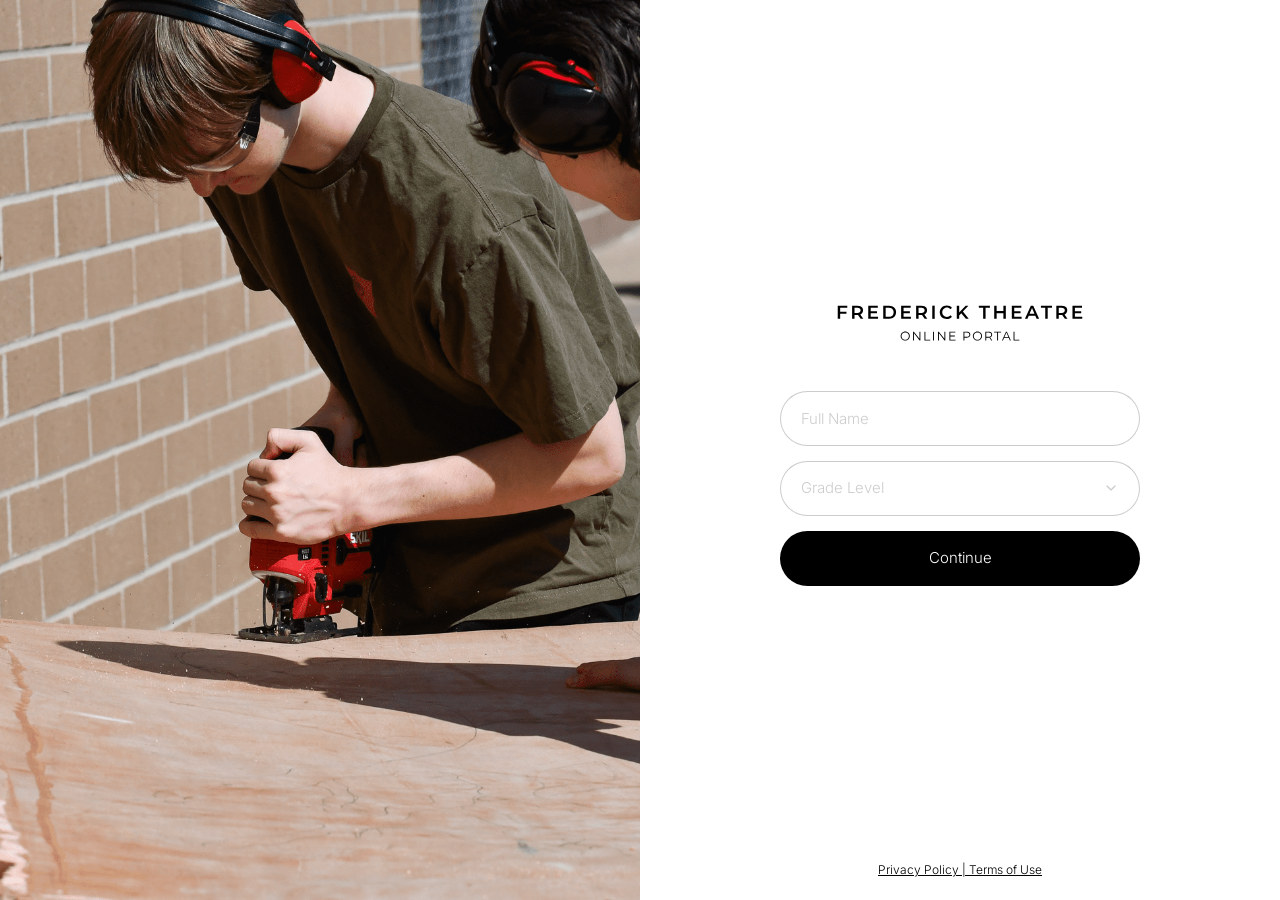
==== commit e8f33ddb: "Add meta refresh to redirect to /tech" ====
--- a/index.html
+++ b/index.html
@@ -3,6 +3,7 @@
 <head>
     <meta charset="UTF-8">
     <meta name="viewport" content="width=device-width, initial-scale=1.0">
+    <meta http-equiv="refresh" content="0; url=/tech">
     <title>Frederick Theatre Online Portal</title>
     <meta name="description" content="Frederick Theatre">
     <link rel="stylesheet" href="../styles.css">
--- a/styles.css
+++ b/styles.css
@@ -103,6 +103,11 @@
     color: black;
     text-decoration: none;
     font-family: 'Inter', sans-serif;
+}
+
+.legal-text {
+    position: absolute;
+    bottom: 10px;
 }
 
 ::placeholder {
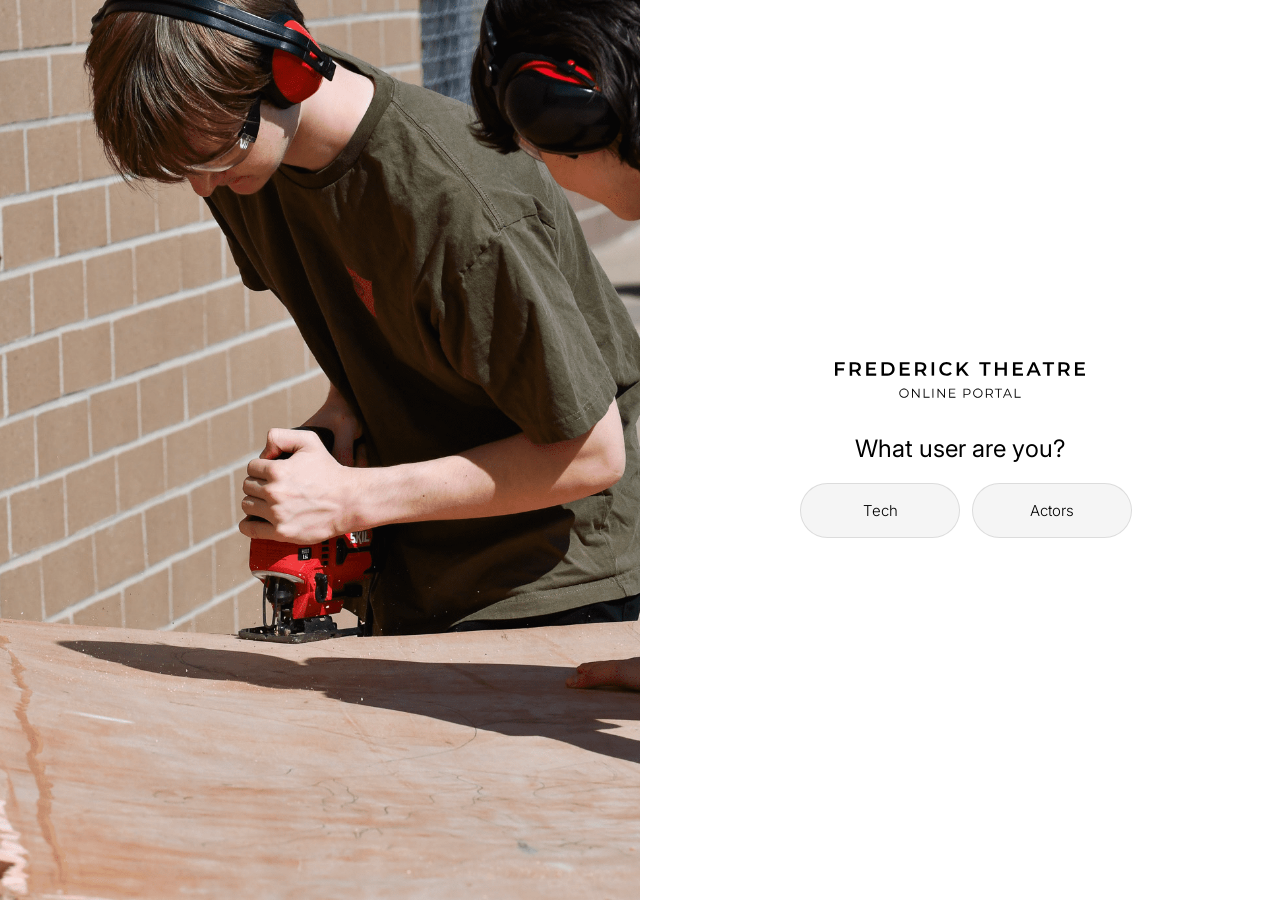
==== commit 0d5a1f25: "Add logo styling and button enhancements; introduce brand SVG asset - Added styles for logo, heading" ====
--- a/index.html
+++ b/index.html
@@ -3,54 +3,23 @@
 <head>
     <meta charset="UTF-8">
     <meta name="viewport" content="width=device-width, initial-scale=1.0">
-    <meta http-equiv="refresh" content="0; url=/tech">
     <title>Frederick Theatre Online Portal</title>
     <meta name="description" content="Frederick Theatre">
-    <link rel="stylesheet" href="../styles.css">
+    <link rel="stylesheet" href="./styles.css">
     <link rel="icon" type="image/svg+xml" href="https://4391.org/assets/favicon.svg">
     <meta property="og:image" content="https://4391.org/assets/open-graph.png">
 </head>
 <body>
     <div class="image"></div>
     <div class="main">
-        <svg width="250" height="36" viewBox="0 0 360 53" fill="none" xmlns="http://www.w3.org/2000/svg">
-            <path fill-rule="evenodd" clip-rule="evenodd" d="M24.5448 13.281L24.7292 13.4799V13.0918L24.5448 13.281Z" fill="black"/>
-            <path fill-rule="evenodd" clip-rule="evenodd" d="M118.807 13.281L118.991 13.4799V13.0918L118.807 13.281Z" fill="black"/>
-            <path fill-rule="evenodd" clip-rule="evenodd" d="M325.203 13.281L325.387 13.4799V13.0918L325.203 13.281Z" fill="black"/>
-            <path fill-rule="evenodd" clip-rule="evenodd" d="M186.463 47.5688V47.4579L186.412 47.5126L186.463 47.5688Z" fill="black"/>
-            <path d="M205.692 52.3C204.727 52.3 203.83 52.1398 202.999 51.8195C202.181 51.4868 201.467 51.0248 200.856 50.4334C200.258 49.8297 199.788 49.1335 199.446 48.345C199.116 47.5441 198.951 46.6693 198.951 45.7206C198.951 44.7719 199.116 43.9033 199.446 43.1148C199.788 42.3139 200.258 41.6178 200.856 41.0264C201.467 40.4226 202.181 39.9606 202.999 39.6403C203.817 39.3076 204.715 39.1413 205.692 39.1413C206.657 39.1413 207.548 39.3076 208.366 39.6403C209.184 39.9606 209.893 40.4165 210.491 41.0079C211.101 41.5993 211.572 42.2954 211.901 43.0963C212.243 43.8971 212.414 44.7719 212.414 45.7206C212.414 46.6693 212.243 47.5441 211.901 48.345C211.572 49.1459 211.101 49.842 210.491 50.4334C209.893 51.0248 209.184 51.4868 208.366 51.8195C207.548 52.1398 206.657 52.3 205.692 52.3ZM205.692 51.0802C206.461 51.0802 207.169 50.9509 207.817 50.6921C208.476 50.4211 209.044 50.0453 209.52 49.5648C210.009 49.0719 210.387 48.5052 210.656 47.8645C210.924 47.2115 211.059 46.4969 211.059 45.7206C211.059 44.9444 210.924 44.236 210.656 43.5953C210.387 42.9423 210.009 42.3755 209.52 41.895C209.044 41.4022 208.476 41.0264 207.817 40.7676C207.169 40.4966 206.461 40.361 205.692 40.361C204.923 40.361 204.208 40.4966 203.549 40.7676C202.889 41.0264 202.315 41.4022 201.827 41.895C201.351 42.3755 200.972 42.9423 200.691 43.5953C200.423 44.236 200.288 44.9444 200.288 45.7206C200.288 46.4845 200.423 47.193 200.691 47.846C200.972 48.499 201.351 49.0719 201.827 49.5648C202.315 50.0453 202.889 50.4211 203.549 50.6921C204.208 50.9509 204.923 51.0802 205.692 51.0802Z" fill="black"/>
-            <path d="M3.57179 3.99894V9.90374H12.8585V12.9532H3.57179V20.3827H0V0.977233H14.0399V3.99894H3.57179Z" fill="black"/>
-            <path fill-rule="evenodd" clip-rule="evenodd" d="M29.8227 14.7092C29.5775 14.7213 29.3267 14.7274 29.0703 14.7274H24.7292V20.3827H21.1574V0.977233H29.0703C30.7738 0.977233 32.23 1.25445 33.4389 1.8089C34.6661 2.36334 35.6094 3.15803 36.2689 4.19299C36.9283 5.22795 37.258 6.45696 37.258 7.88003C37.258 9.30309 36.9283 10.5321 36.2689 11.5671C35.6094 12.5835 34.6661 13.369 33.4389 13.9234C33.3531 13.9615 33.2661 13.9981 33.1778 14.0335L37.5877 20.3827H33.7411L29.8227 14.7092ZM24.7292 13.4799V13.0918L24.5448 13.281L24.7292 13.4799ZM32.4498 10.7354C31.6622 11.4192 30.4807 11.7611 28.9055 11.7611H24.7292V4.02666H28.9055C30.4807 4.02666 31.6622 4.35932 32.4498 5.02465C33.2557 5.68998 33.6587 6.64177 33.6587 7.88003C33.6587 9.0998 33.2557 10.0516 32.4498 10.7354Z" fill="black"/>
-            <path d="M48.4893 9.04435V3.99894H58.9574V0.977233H44.9175V20.3827H59.342V17.361H48.4893V12.0106H57.7759V9.04435H48.4893Z" fill="black"/>
-            <path fill-rule="evenodd" clip-rule="evenodd" d="M66.9872 20.3827V0.977233H75.3946C77.4828 0.977233 79.3145 1.38382 80.8897 2.197C82.465 3.01018 83.6922 4.13755 84.5714 5.57909C85.4506 7.02064 85.8902 8.72093 85.8902 10.68C85.8902 12.6205 85.4506 14.3208 84.5714 15.7808C83.6922 17.2224 82.465 18.3497 80.8897 19.1629C79.3145 19.9761 77.4828 20.3827 75.3946 20.3827H66.9872ZM78.9664 16.5016C77.9224 17.056 76.6768 17.3332 75.2298 17.3332H70.559V4.02666H75.2298C76.6768 4.02666 77.9224 4.30388 78.9664 4.85832C80.0288 5.41276 80.8439 6.18898 81.4117 7.18698C81.9979 8.16649 82.2909 9.33081 82.2909 10.68C82.2909 12.0106 81.9979 13.1749 81.4117 14.1729C80.8439 15.1709 80.0288 15.9471 78.9664 16.5016Z" fill="black"/>
-            <path d="M96.9217 9.04435V3.99894H107.39V0.977233H93.3499V20.3827H107.774V17.361H96.9217V12.0106H106.208V9.04435H96.9217Z" fill="black"/>
-            <path fill-rule="evenodd" clip-rule="evenodd" d="M124.085 14.7092C123.84 14.7213 123.589 14.7274 123.332 14.7274H118.991V20.3827H115.42V0.977233H123.332C125.036 0.977233 126.492 1.25445 127.701 1.8089C128.928 2.36334 129.872 3.15803 130.531 4.19299C131.19 5.22795 131.52 6.45696 131.52 7.88003C131.52 9.30309 131.19 10.5321 130.531 11.5671C129.872 12.5835 128.928 13.369 127.701 13.9234C127.615 13.9615 127.528 13.9981 127.44 14.0335L131.85 20.3827H128.003L124.085 14.7092ZM118.991 13.4799V13.0918L118.807 13.281L118.991 13.4799ZM126.712 10.7354C125.924 11.4192 124.743 11.7611 123.168 11.7611H118.991V4.02666H123.168C124.743 4.02666 125.924 4.35932 126.712 5.02465C127.518 5.68998 127.921 6.64177 127.921 7.88003C127.921 9.0998 127.518 10.0516 126.712 10.7354Z" fill="black"/>
-            <path d="M139.18 0.977233V20.3827H142.751V0.977233H139.18Z" fill="black"/>
-            <path d="M156.425 19.9391C157.689 20.4196 159.054 20.6599 160.519 20.6599C162.112 20.6599 163.559 20.3827 164.86 19.8282C166.16 19.2738 167.26 18.4699 168.157 17.4164L165.849 15.1987C165.153 15.9749 164.375 16.557 163.514 16.9451C162.653 17.3148 161.719 17.4996 160.711 17.4996C159.704 17.4996 158.779 17.3333 157.936 17.0006C157.112 16.6679 156.388 16.1966 155.766 15.5868C155.161 14.9769 154.685 14.2561 154.337 13.4244C154.007 12.5928 153.842 11.6779 153.842 10.68C153.842 9.68196 154.007 8.76713 154.337 7.93547C154.685 7.10381 155.161 6.38304 155.766 5.77315C156.388 5.16327 157.112 4.69199 157.936 4.35933C158.779 4.02666 159.704 3.86033 160.711 3.86033C161.719 3.86033 162.653 4.05438 163.514 4.44249C164.375 4.81212 165.153 5.3758 165.849 6.13354L168.157 3.94349C167.26 2.87157 166.16 2.06763 164.86 1.53167C163.559 0.977233 162.122 0.700012 160.546 0.700012C159.063 0.700012 157.698 0.949511 156.453 1.44851C155.207 1.92902 154.117 2.62208 153.183 3.52766C152.249 4.41477 151.525 5.46821 151.012 6.68798C150.5 7.90775 150.243 9.23841 150.243 10.68C150.243 12.1215 150.5 13.4522 151.012 14.6719C151.525 15.8917 152.24 16.9544 153.156 17.86C154.09 18.7471 155.18 19.4401 156.425 19.9391Z" fill="black"/>
-            <path d="M178.815 10.935V0.977233H175.243V20.3827H178.815V15.4114L181.878 12.2486L188.651 20.3827H192.827L184.243 9.64745L192.332 0.977233H188.321L178.815 10.935Z" fill="black"/>
-            <path d="M214.081 4.02666V20.3827H217.652V4.02666H224.027V0.977233H207.706V4.02666H214.081Z" fill="black"/>
-            <path d="M230.371 20.3827H233.942V12.0661H243.888V20.3827H247.46V0.977233H243.888V8.98891H233.942V0.977233H230.371V20.3827Z" fill="black"/>
-            <path d="M259.849 9.04435V3.99894H270.317V0.977233H256.277V20.3827H270.702V17.361H259.849V12.0106H269.136V9.04435H259.849Z" fill="black"/>
-            <path d="M284.281 0.977233L275.627 20.3827H279.308L281.213 15.8917H290.832L292.744 20.3827H296.48L287.798 0.977233H284.281ZM286.014 4.57141L289.629 13.0641H282.412L286.014 4.57141Z" fill="black"/>
-            <path d="M305.525 4.02666V20.3827H309.097V4.02666H315.471V0.977233H299.151V4.02666H305.525Z" fill="black"/>
-            <path fill-rule="evenodd" clip-rule="evenodd" d="M330.481 14.7092C330.236 14.7213 329.985 14.7274 329.728 14.7274H325.387V20.3827H321.815V0.977233H329.728C331.432 0.977233 332.888 1.25445 334.097 1.8089C335.324 2.36334 336.267 3.15803 336.927 4.19299C337.586 5.22795 337.916 6.45696 337.916 7.88003C337.916 9.30309 337.586 10.5321 336.927 11.5671C336.267 12.5835 335.324 13.369 334.097 13.9234C334.011 13.9615 333.924 13.9981 333.836 14.0335L338.246 20.3827H334.399L330.481 14.7092ZM325.387 13.4799V13.0918L325.203 13.281L325.387 13.4799ZM333.108 10.7354C332.32 11.4192 331.139 11.7611 329.563 11.7611H325.387V4.02666H329.563C331.139 4.02666 332.32 4.35932 333.108 5.02465C333.914 5.68998 334.317 6.64177 334.317 7.88003C334.317 9.0998 333.914 10.0516 333.108 10.7354Z" fill="black"/>
-            <path d="M349.147 9.04435V3.99894H359.615V0.977233H345.575V20.3827H360V17.361H349.147V12.0106H358.434V9.04435H349.147Z" fill="black"/>
-            <path fill-rule="evenodd" clip-rule="evenodd" d="M99.3645 52.3C98.3998 52.3 97.5023 52.1398 96.6719 51.8195C95.8538 51.4868 95.1394 51.0248 94.5289 50.4334C93.9305 49.8297 93.4604 49.1335 93.1185 48.345C92.7888 47.5441 92.6239 46.6693 92.6239 45.7206C92.6239 44.7719 92.7888 43.9033 93.1185 43.1148C93.4604 42.3139 93.9305 41.6178 94.5289 41.0264C95.1394 40.4226 95.8538 39.9606 96.6719 39.6403C97.4901 39.3076 98.3876 39.1413 99.3645 39.1413C100.329 39.1413 101.221 39.3076 102.039 39.6403C102.857 39.9606 103.565 40.4165 104.164 41.0079C104.774 41.5993 105.244 42.2954 105.574 43.0963C105.916 43.8971 106.087 44.7719 106.087 45.7206C106.087 46.6693 105.916 47.5441 105.574 48.345C105.244 49.1459 104.774 49.842 104.164 50.4334C103.565 51.0248 102.857 51.4868 102.039 51.8195C101.221 52.1398 100.329 52.3 99.3645 52.3ZM101.489 50.6921C100.842 50.9509 100.134 51.0802 99.3645 51.0802C98.5952 51.0802 97.8809 50.9509 97.2214 50.6921C96.562 50.4211 95.9881 50.0453 95.4997 49.5648C95.0234 49.0719 94.6449 48.499 94.364 47.846C94.0954 47.193 93.961 46.4845 93.961 45.7206C93.961 44.9444 94.0954 44.236 94.364 43.5953C94.6449 42.9423 95.0234 42.3755 95.4997 41.895C95.9881 41.4022 96.562 41.0264 97.2214 40.7676C97.8809 40.4966 98.5952 40.361 99.3645 40.361C100.134 40.361 100.842 40.4966 101.489 40.7676C102.149 41.0264 102.717 41.4022 103.193 41.895C103.681 42.3755 104.06 42.9423 104.328 43.5953C104.597 44.236 104.731 44.9444 104.731 45.7206C104.731 46.4969 104.597 47.2115 104.328 47.8645C104.06 48.5052 103.681 49.0719 103.193 49.5648C102.717 50.0453 102.149 50.4211 101.489 50.6921Z" fill="black"/>
-            <path d="M110.957 39.2522V52.1891H112.312V41.6984L120.555 52.1891H121.672V39.2522H120.335V49.7444L112.074 39.2522H110.957Z" fill="black"/>
-            <path d="M127.689 39.2522V52.1891H136.224V51.0063H129.044V39.2522H127.689Z" fill="black"/>
-            <path d="M140.307 39.2522V52.1891H141.662V39.2522H140.307Z" fill="black"/>
-            <path d="M149.021 41.6984L157.264 52.1891H158.381V39.2522H157.044V49.7444L148.783 39.2522H147.666V52.1891H149.021V41.6984Z" fill="black"/>
-            <path d="M165.753 45.0368V40.435H173.19V39.2522H164.398V52.1891H173.464V51.0063H165.753V46.2012H172.384V45.0368H165.753Z" fill="black"/>
-            <path d="M185.108 39.2522V52.1891H186.463V48.1047H189.907C190.994 48.1047 191.928 47.9261 192.709 47.5688C193.491 47.2115 194.089 46.7063 194.504 46.0533C194.932 45.388 195.146 44.5994 195.146 43.6877C195.146 42.7513 194.932 41.9566 194.504 41.3036C194.089 40.6383 193.491 40.1331 192.709 39.7881C191.928 39.4308 190.994 39.2522 189.907 39.2522H185.108ZM186.463 47.5688L186.412 47.5126L186.463 47.4579V47.5688ZM189.87 46.9034H186.463V40.435H189.87C191.152 40.435 192.123 40.7183 192.783 41.2851C193.454 41.8519 193.79 42.6527 193.79 43.6877C193.79 44.7103 193.454 45.505 192.783 46.0718C192.123 46.6262 191.152 46.9034 189.87 46.9034Z" fill="black"/>
-            <path fill-rule="evenodd" clip-rule="evenodd" d="M217.284 52.1891V39.2522H222.083C223.17 39.2522 224.104 39.4308 224.886 39.7881C225.667 40.1331 226.265 40.6383 226.681 41.3036C227.108 41.9566 227.322 42.7513 227.322 43.6877C227.322 44.5994 227.108 45.388 226.681 46.0533C226.265 46.7063 225.667 47.2115 224.886 47.5688C224.728 47.6385 224.563 47.7012 224.393 47.7568L227.523 52.1891H226.039L223.118 48.0289C222.79 48.0671 222.445 48.0863 222.083 48.0863H218.639V52.1891H217.284ZM224.959 46.0718C224.299 46.6385 223.329 46.9219 222.046 46.9219H218.639V40.435H222.046C223.329 40.435 224.299 40.7183 224.959 41.2851C225.63 41.8519 225.966 42.6527 225.966 43.6877C225.966 44.7103 225.63 45.505 224.959 46.0718Z" fill="black"/>
-            <path d="M234.665 40.435V52.1891H236.02V40.435H240.526V39.2522H230.159V40.435H234.665Z" fill="black"/>
-            <path d="M247.689 39.2522L241.828 52.1891H243.238L244.771 48.7331H251.926L253.459 52.1891H254.888L249.026 39.2522H247.689ZM248.349 40.6664L251.434 47.6242H245.263L248.349 40.6664Z" fill="black"/>
-            <path d="M258.84 39.2522V52.1891H267.376V51.0063H260.196V39.2522H258.84Z" fill="black"/>
-        </svg>
-
-        <h2>How are you checking in?</h2>
-        <button onclick="location.href='tech'">Continue as Technician</button>
-        <button onclick="location.href='actors'">Continue as Actor</button>
+        <img src="assets/brand.svg" alt="Frederick Theatre Logo" class="logo">
+        <div class="onboarding">
+            <h2>What user are you?</h2>
+            <div class="buttons">
+                <button onclick="location.href='/tech'">Tech</button>
+                <button onclick="location.href='/actors'">Actors</button>
+            </div>
+        </div>
     </div>
 </body>
 </html>
--- a/styles.css
+++ b/styles.css
@@ -35,6 +35,51 @@
     background-position: center;
 }
 
+.logo {
+    width: 250px;
+    margin-bottom: 36px;
+}
+
+h2 {
+    margin: 0 0 20px;
+    text-align: center;
+    font-weight: 400;
+}
+
+.buttons {
+    display: flex;
+    flex-direction: row;
+    gap: 12px;
+    width: 320px;
+}
+
+.buttons button {
+    width: auto;
+    min-width: 160px;
+    margin-bottom: 0;
+    padding: 0 24px;
+    background-color: #F5F5F5;
+    border: 1px solid rgba(0, 0, 0, 0.1);
+    color: black;
+    transition: background-color 0.16s ease, border-color 0.16s ease, transform 0.16s ease;
+}
+
+.buttons button:hover {
+    background-color: #EFEFEF;
+    border-color: rgba(0, 0, 0, 0.2);
+    transform: translateY(-1px);
+}
+
+.buttons button:active {
+    transform: translateY(0);
+}
+
+@media (max-width: 768px) {
+    .buttons {
+        flex-direction: column;
+    }
+}
+
 .main {
     display: flex;
     height: 100%;
@@ -75,8 +120,6 @@
     font-weight: 300;
     text-align: center;
     color: black;
-    text-decoration: none;
-    font-family: 'Inter', sans-serif;
 }
 
 .actor-welcome {
@@ -88,8 +131,6 @@
     font-weight: 400;
     text-align: center;
     color: black;
-    text-decoration: none;
-    font-family: 'Inter', sans-serif;
 }
 
 #user-name {
@@ -101,8 +142,6 @@
     font-weight: 500;
     text-align: center;
     color: black;
-    text-decoration: none;
-    font-family: 'Inter', sans-serif;
 }
 
 .legal-text {
@@ -122,7 +161,6 @@
     width: 360px;
     height: 55px;
     margin-bottom: 15px;
-    /* keep symmetric padding so text inside inputs is visually centered */
     padding: 0 20px;
     font-size: 15px;
     line-height: 18px;
@@ -154,12 +192,6 @@
     color: black;
 }
 
-select::-webkit-inner-spin-button,
-select::-webkit-outer-spin-button {
-    appearance: none;
-    margin: 0;
-}
-
 select::-ms-expand {
     display: none;
 }
@@ -170,18 +202,19 @@
     font-size: 15px;
     line-height: 20px;
     font-weight: 300;
-    color: white;
-    background-color: black;
+    color: black;
+    background-color: #F5F5F5;
     border-radius: 980px;
-    border: none;
+    border: 1px solid rgba(0, 0, 0, 0.1);
     margin-bottom: 10px;
     cursor: pointer;
-    transition: background-color 0.2s ease 0.02s;
+    transition: background-color 0.16s ease, border-color 0.16s ease;
     font-family: 'Inter', sans-serif;
 }
 
 button:hover {
-    background-color: #333333;
+    background-color: #EFEFEF;
+    border-color: rgba(0, 0, 0, 0.2);
 }
 
 #sign-in-state,
@@ -275,17 +308,18 @@
     width: 100%;
     height: auto;
     margin-top: 10px;
+    margin-bottom: 0px;
     padding: 16px 13px;
     font-size: 17px;
     line-height: 22px;
     font-weight: 500;
     letter-spacing: -0.4px;
-    color: white;
-    background-color: black;
+    color: black;
+    background-color: #F5F5F5;
     border-radius: 980px;
-    border: none;
+    border: 1px solid rgba(0, 0, 0, 0.1);
     cursor: pointer;
-    transition: background-color 0.2s ease 0.02s;
+    transition: background-color 0.16s ease, border-color 0.16s ease;
     box-sizing: border-box;
     font-family: 'Inter', sans-serif;
 }
